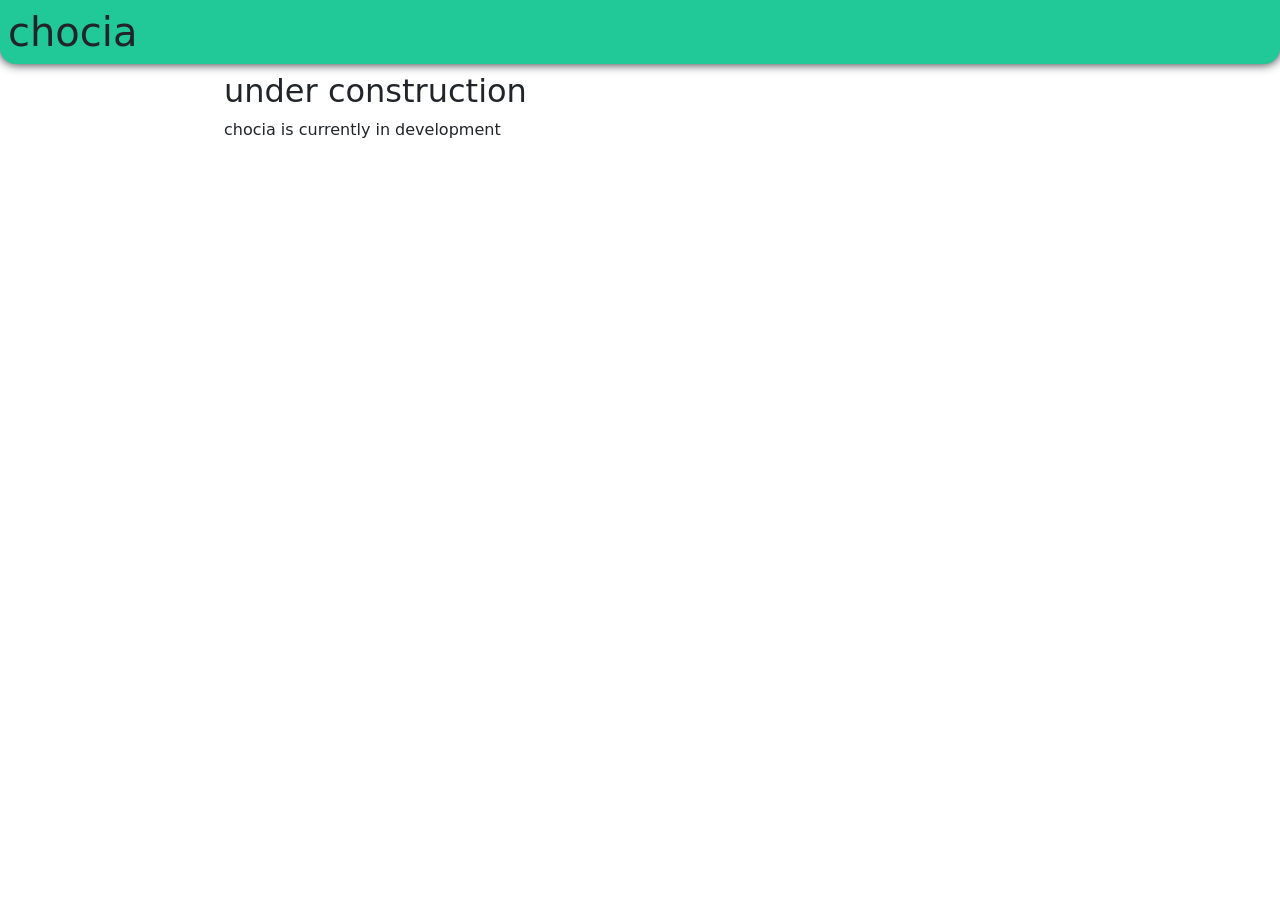
==== index.html @ ed61c89d "chocia: under construction page" ====
<!doctype html>
<html lang="en">
    <head>
        <meta charset="utf-8">
        <meta name="viewport" content="width=device-width, initial-scale=1">
        <title>chocia</title>
        <link href="style.css" rel="stylesheet">
        <link href="https://cdn.jsdelivr.net/npm/bootstrap@5.3.3/dist/css/bootstrap.min.css" rel="stylesheet" integrity="sha384-QWTKZyjpPEjISv5WaRU9OFeRpok6YctnYmDr5pNlyT2bRjXh0JMhjY6hW+ALEwIH" crossorigin="anonymous">
    </head>
    <body>
        <div class="header">
            <h1 class="logo">chocia</h1>
        </div>
        <main>
            <h2>under construction</h2>
            <p>chocia is currently in development</p>
        </main>
        <script src="https://cdn.jsdelivr.net/npm/bootstrap@5.3.3/dist/js/bootstrap.bundle.min.js" integrity="sha384-YvpcrYf0tY3lHB60NNkmXc5s9fDVZLESaAA55NDzOxhy9GkcIdslK1eN7N6jIeHz" crossorigin="anonymous"></script>
    </body>
</html>
---- style.css ----
main {
    width: 640pt;
    position: relative;
    left: 50%;
    transform: translate(-50%, 0);
    z-index: 0;
    padding-left: 8pt;
    padding-right: 8pt;
}

@media (max-width: 640pt) {
    main {
        width: 100%;
    }
}



.header {
    position: sticky;
    top: 0;
    background-color: var(--bs-teal);
    z-index: 1;
    box-shadow: 0 0 8pt 0 var(--bs-dark);
    border-bottom-left-radius: 12pt;
    border-bottom-right-radius: 12pt;
}


.logo {
    padding: 6pt;
}
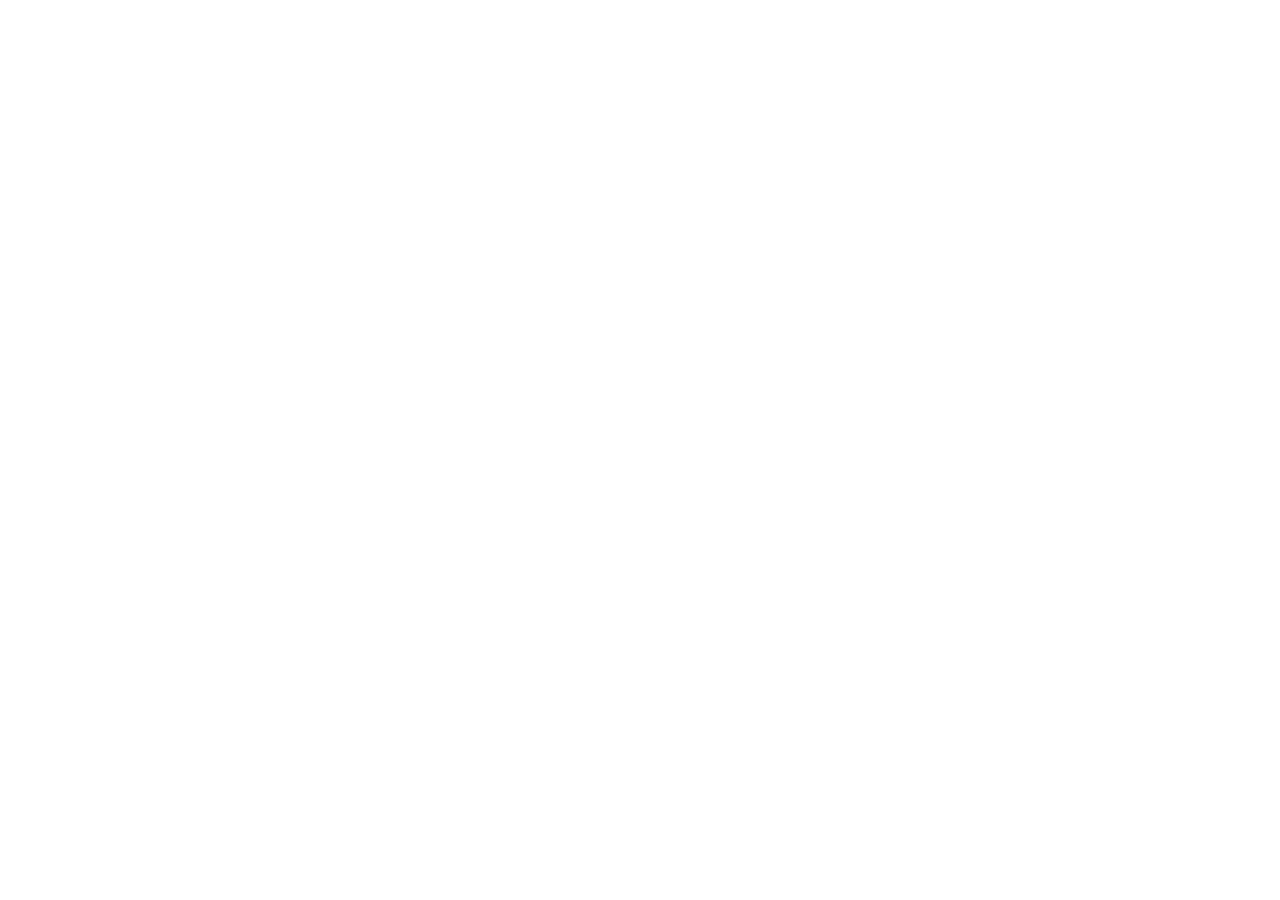
==== commit c1076050: "Add files via upload" ====
--- a/index.html
+++ b/index.html
@@ -1,20 +1,119 @@
-<!doctype html>
-<html lang="en">
-    <head>
-        <meta charset="utf-8">
-        <meta name="viewport" content="width=device-width, initial-scale=1">
-        <title>chocia</title>
-        <link href="style.css" rel="stylesheet">
-        <link href="https://cdn.jsdelivr.net/npm/bootstrap@5.3.3/dist/css/bootstrap.min.css" rel="stylesheet" integrity="sha384-QWTKZyjpPEjISv5WaRU9OFeRpok6YctnYmDr5pNlyT2bRjXh0JMhjY6hW+ALEwIH" crossorigin="anonymous">
-    </head>
-    <body>
-        <div class="header">
-            <h1 class="logo">chocia</h1>
-        </div>
-        <main>
-            <h2>under construction</h2>
-            <p>chocia is currently in development</p>
-        </main>
-        <script src="https://cdn.jsdelivr.net/npm/bootstrap@5.3.3/dist/js/bootstrap.bundle.min.js" integrity="sha384-YvpcrYf0tY3lHB60NNkmXc5s9fDVZLESaAA55NDzOxhy9GkcIdslK1eN7N6jIeHz" crossorigin="anonymous"></script>
-    </body>
-</html>
+<!DOCTYPE html>
+<html lang="en">
+
+    <!-- Custom PreHead code is injected here -->
+    
+
+    <head>
+        <meta http-equiv="X-UA-Compatible" content="IE=edge" />
+        <meta name="apple-mobile-web-app-capable" content="yes" />
+        <meta name ="viewport" content="width=device-width, initial-scale=1.0, maximum-scale=1.0, user-scalable=0" />
+        <meta name="apple-mobile-web-app-status-bar-style" content="black-translucent" />
+        <meta charset="utf-8"/>
+
+        <!-- Builtin injector for disabling cache -->
+        <meta http-equiv="pragma" content="no-cache"/>
+
+        <!-- Set the title bar of the page -->
+        <title>Created with GameMaker</title>
+
+        <!-- Custom PreStyle code is injected here -->
+        
+
+        <!-- Set the background colour of the document -->
+        <style>
+            body {
+                background: #0;
+                color: #cccccc;
+                margin: 0px;
+                padding: 0px;
+                border: 0px;
+            }
+
+            canvas {
+                image-rendering: optimizeSpeed;
+                -webkit-interpolation-mode: nearest-neighbor;
+                -ms-touch-action: none;
+                touch-action: none;
+                margin: 0px;
+                padding: 0px;
+                border: 0px;
+            }
+            :-webkit-full-screen #canvas {
+                width: 100%;
+                height: 100%;
+            }
+            :-webkit-full-screen {
+                width: 100%;
+                height: 100%;
+            }
+            
+            /* Custom Runner Styles */
+            div.gm4html5_div_class {
+                margin: 0px;
+                padding: 0px;
+                border: 0px;
+            }
+            div.gm4html5_login {
+                padding: 20px;
+                position: absolute;
+                border: solid 2px #000000;
+                background-color: #404040;
+                color:#00ff00;
+                border-radius: 15px;
+                box-shadow: #101010 20px 20px 40px;
+            }
+            div.gm4html5_cancel_button {
+                float: right;
+            }
+            div.gm4html5_login_button {
+                float: left;
+            }
+            div.gm4html5_login_header {
+                text-align: center;
+            }
+            /* END - Custom Runner Styles */
+            
+        </style>
+
+        <!-- Custom PostStyle code is injected here -->
+        
+
+        <!-- Builtin injector for injecting flurry analytics code -->
+        
+    </head>
+
+    <!-- Custom PostHead code is injected here -->
+    
+
+    <!-- Custom PreBody code is injected here -->
+    
+
+    <body>
+        <div class="gm4html5_div_class" id="gm4html5_div_id">
+            
+            <!-- Builtin injector for splash screen -->
+            
+
+            <!-- Create the canvas element the game draws to -->
+            <canvas id="canvas" width="1280" height="720" style="position: absolute; top: 50%; left: 50%; bottom: -50%; right: -50%; transform: translate(-50%, -50%);">
+                <p>Your browser doesn't support HTML5 canvas.</p>
+            </canvas>
+        </div>
+
+        <!-- Run the game code -->
+        <script type="text/javascript" src="html5game/rpg test.js?cachebust=10694966"></script>
+
+        <!-- Builtin injector for injecting runner path -->
+        
+
+        <script>window.onload = GameMaker_Init;</script>
+
+        <!-- Builtin injector for injecting google analytics code -->
+        
+
+    </body>
+
+    <!-- Custom PostBody code is injected here -->
+    
+</html>
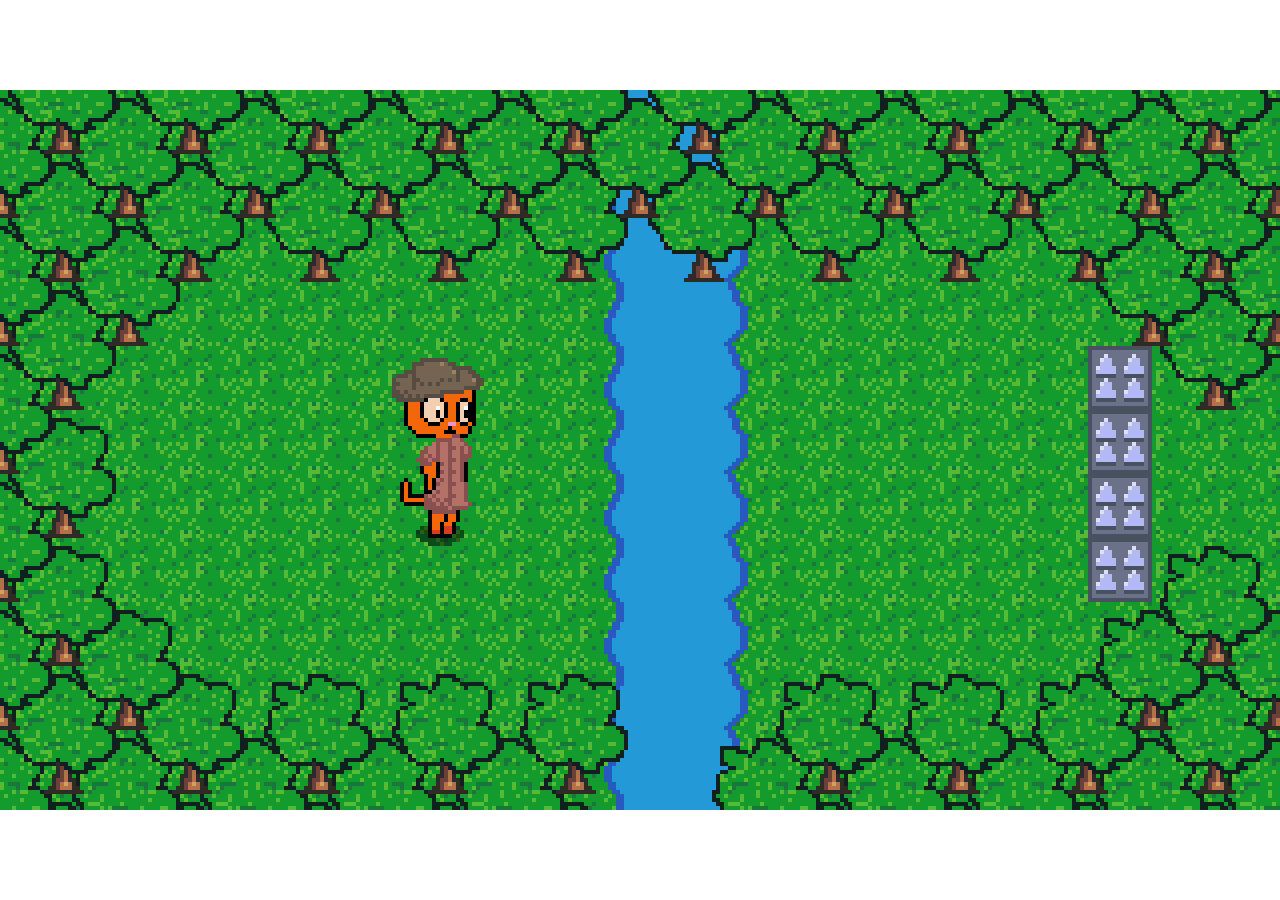
==== commit ef74c3b1: "MARMALADE: The Game" ====
--- a/index.html
+++ b/index.html
@@ -15,7 +15,7 @@
         <meta http-equiv="pragma" content="no-cache"/>
 
         <!-- Set the title bar of the page -->
-        <title>Created with GameMaker</title>
+        <title>MARMALADE: The Game</title>
 
         <!-- Custom PreStyle code is injected here -->
         
@@ -102,7 +102,7 @@
         </div>
 
         <!-- Run the game code -->
-        <script type="text/javascript" src="html5game/rpg test.js?cachebust=10694966"></script>
+        <script type="text/javascript" src="game/rpg test.js?cachebust=1214648426"></script>
 
         <!-- Builtin injector for injecting runner path -->
         
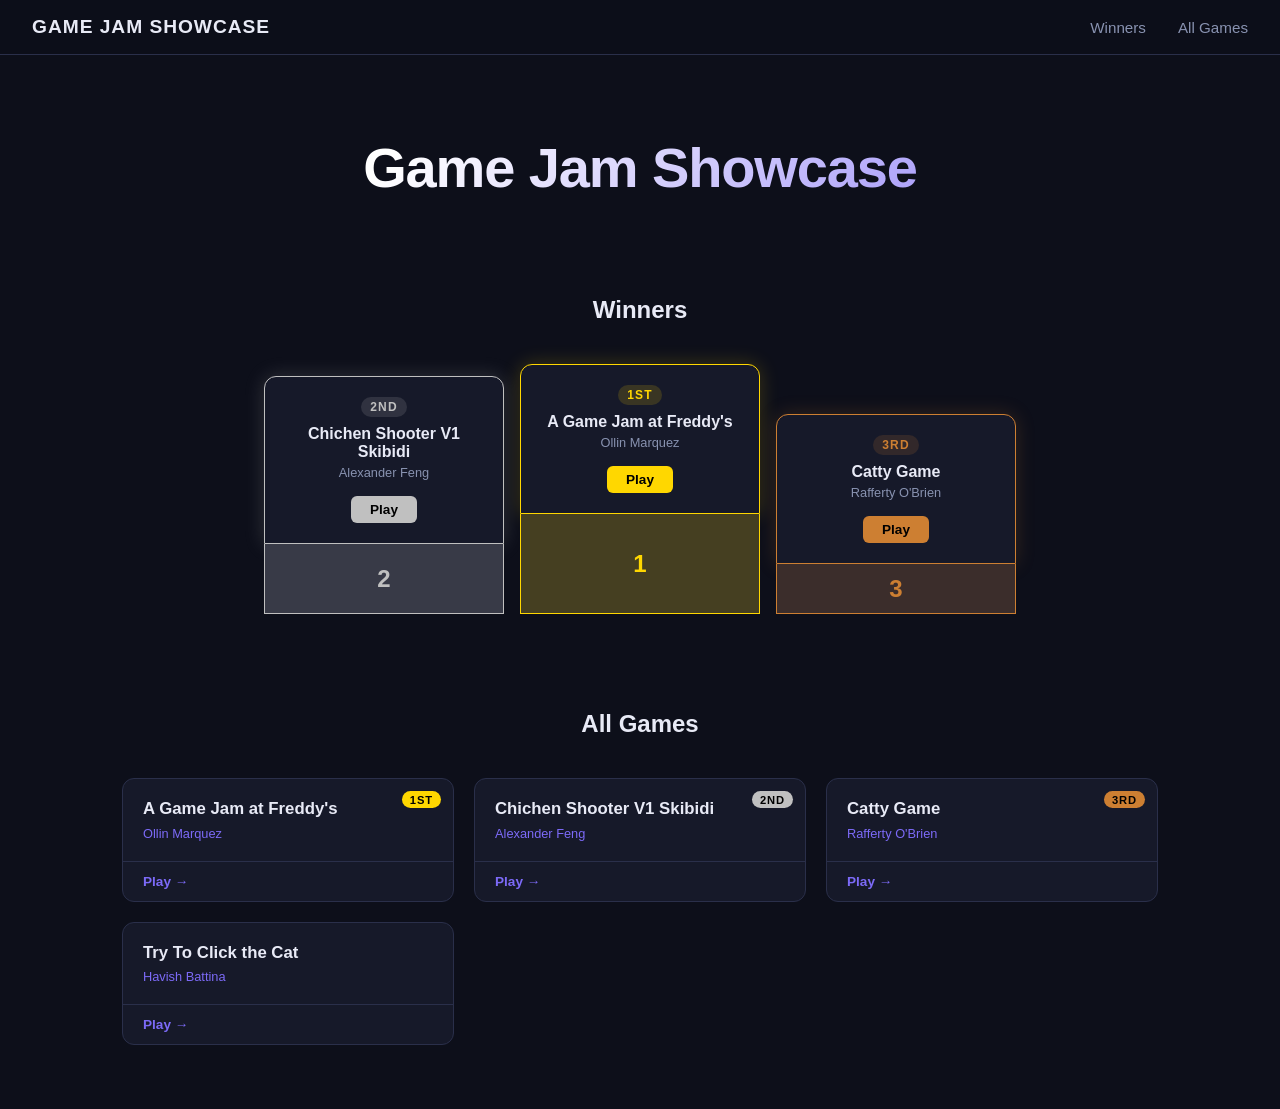
==== commit d7c3eae8: "update" ====
--- a/index.html
+++ b/index.html
@@ -1,119 +1,3 @@
-<!DOCTYPE html>
-<html lang="en">
-
-    <!-- Custom PreHead code is injected here -->
-    
-
-    <head>
-        <meta http-equiv="X-UA-Compatible" content="IE=edge" />
-        <meta name="apple-mobile-web-app-capable" content="yes" />
-        <meta name ="viewport" content="width=device-width, initial-scale=1.0, maximum-scale=1.0, user-scalable=0" />
-        <meta name="apple-mobile-web-app-status-bar-style" content="black-translucent" />
-        <meta charset="utf-8"/>
-
-        <!-- Builtin injector for disabling cache -->
-        <meta http-equiv="pragma" content="no-cache"/>
-
-        <!-- Set the title bar of the page -->
-        <title>MARMALADE: The Game</title>
-
-        <!-- Custom PreStyle code is injected here -->
-        
-
-        <!-- Set the background colour of the document -->
-        <style>
-            body {
-                background: #0;
-                color: #cccccc;
-                margin: 0px;
-                padding: 0px;
-                border: 0px;
-            }
-
-            canvas {
-                image-rendering: optimizeSpeed;
-                -webkit-interpolation-mode: nearest-neighbor;
-                -ms-touch-action: none;
-                touch-action: none;
-                margin: 0px;
-                padding: 0px;
-                border: 0px;
-            }
-            :-webkit-full-screen #canvas {
-                width: 100%;
-                height: 100%;
-            }
-            :-webkit-full-screen {
-                width: 100%;
-                height: 100%;
-            }
-            
-            /* Custom Runner Styles */
-            div.gm4html5_div_class {
-                margin: 0px;
-                padding: 0px;
-                border: 0px;
-            }
-            div.gm4html5_login {
-                padding: 20px;
-                position: absolute;
-                border: solid 2px #000000;
-                background-color: #404040;
-                color:#00ff00;
-                border-radius: 15px;
-                box-shadow: #101010 20px 20px 40px;
-            }
-            div.gm4html5_cancel_button {
-                float: right;
-            }
-            div.gm4html5_login_button {
-                float: left;
-            }
-            div.gm4html5_login_header {
-                text-align: center;
-            }
-            /* END - Custom Runner Styles */
-            
-        </style>
-
-        <!-- Custom PostStyle code is injected here -->
-        
-
-        <!-- Builtin injector for injecting flurry analytics code -->
-        
-    </head>
-
-    <!-- Custom PostHead code is injected here -->
-    
-
-    <!-- Custom PreBody code is injected here -->
-    
-
-    <body>
-        <div class="gm4html5_div_class" id="gm4html5_div_id">
-            
-            <!-- Builtin injector for splash screen -->
-            
-
-            <!-- Create the canvas element the game draws to -->
-            <canvas id="canvas" width="1280" height="720" style="position: absolute; top: 50%; left: 50%; bottom: -50%; right: -50%; transform: translate(-50%, -50%);">
-                <p>Your browser doesn't support HTML5 canvas.</p>
-            </canvas>
-        </div>
-
-        <!-- Run the game code -->
-        <script type="text/javascript" src="game/rpg test.js?cachebust=1214648426"></script>
-
-        <!-- Builtin injector for injecting runner path -->
-        
-
-        <script>window.onload = GameMaker_Init;</script>
-
-        <!-- Builtin injector for injecting google analytics code -->
-        
-
-    </body>
-
-    <!-- Custom PostBody code is injected here -->
-    
-</html>+<!DOCTYPE html><html lang="en"> <head><meta charset="UTF-8"><meta name="viewport" content="width=device-width, initial-scale=1.0"><meta name="description" content="Game Jam Showcase"><title>Game Jam Showcase</title><style>*,*:before,*:after{box-sizing:border-box;margin:0;padding:0}:root{--bg: #0d0f1a;--surface: #161929;--surface-hover: #1e2336;--border: #2a2f4a;--text: #e8eaf6;--text-muted: #8892b0;--gold: #ffd700;--silver: #c0c0c0;--bronze: #cd7f32;--accent: #7c6af7;--accent-glow: rgba(124, 106, 247, .25)}html{font-family:-apple-system,BlinkMacSystemFont,Segoe UI,Roboto,sans-serif;background:var(--bg);color:var(--text);min-height:100vh}body{display:flex;flex-direction:column;min-height:100vh}main{flex:1}a{color:var(--accent);text-decoration:none}a:hover{text-decoration:underline}nav{display:flex;align-items:center;justify-content:space-between;padding:1rem 2rem;border-bottom:1px solid var(--border);background:#0d0f1ad9;backdrop-filter:blur(10px);position:sticky;top:0;z-index:100}.nav-logo{font-size:1.2rem;font-weight:700;color:var(--text);text-decoration:none;letter-spacing:.05em;text-transform:uppercase}.nav-links{display:flex;gap:2rem}.nav-links a{color:var(--text-muted);font-size:.95rem;text-decoration:none;transition:color .2s}.nav-links a:hover{color:var(--text)}
+</style>
+<link rel="stylesheet" href="/_astro/index.B61szm_e.css"></head> <body> <nav> <a href="/" class="nav-logo">Game Jam Showcase</a> <div class="nav-links"> <a href="/">Winners</a> <a href="/games">All Games</a> </div> </nav> <main>  <section class="hero" data-astro-cid-j7pv25f6> <h1 data-astro-cid-j7pv25f6>Game Jam Showcase</h1> </section> <section class="podium-section" data-astro-cid-j7pv25f6> <h2 data-astro-cid-j7pv25f6>Winners</h2> <div class="podium" data-astro-cid-j7pv25f6> <div class="podium-slot" data-place="2" data-astro-cid-j7pv25f6> <div class="podium-card" style="--place-color: var(--silver)" data-astro-cid-j7pv25f6> <div class="place-badge" data-astro-cid-j7pv25f6>2nd</div> <div class="podium-info" data-astro-cid-j7pv25f6> <span class="podium-title" data-astro-cid-j7pv25f6>Chichen Shooter V1 Skibidi</span> <span class="podium-author" data-astro-cid-j7pv25f6>Alexander Feng</span> </div> <a href="/games/chicken-shooter-v1-skibidi" class="play-btn" data-astro-cid-j7pv25f6>Play</a> </div> <div class="podium-block" style="--place-color: var(--silver)" data-astro-cid-j7pv25f6> <span data-astro-cid-j7pv25f6>2</span> </div> </div><div class="podium-slot" data-place="1" data-astro-cid-j7pv25f6> <div class="podium-card" style="--place-color: var(--gold)" data-astro-cid-j7pv25f6> <div class="place-badge" data-astro-cid-j7pv25f6>1st</div> <div class="podium-info" data-astro-cid-j7pv25f6> <span class="podium-title" data-astro-cid-j7pv25f6>A Game Jam at Freddy&#39;s</span> <span class="podium-author" data-astro-cid-j7pv25f6>Ollin Marquez</span> </div> <a href="/games/a-game-jam-at-freddys" class="play-btn" data-astro-cid-j7pv25f6>Play</a> </div> <div class="podium-block" style="--place-color: var(--gold)" data-astro-cid-j7pv25f6> <span data-astro-cid-j7pv25f6>1</span> </div> </div><div class="podium-slot" data-place="3" data-astro-cid-j7pv25f6> <div class="podium-card" style="--place-color: var(--bronze)" data-astro-cid-j7pv25f6> <div class="place-badge" data-astro-cid-j7pv25f6>3rd</div> <div class="podium-info" data-astro-cid-j7pv25f6> <span class="podium-title" data-astro-cid-j7pv25f6>Catty Game</span> <span class="podium-author" data-astro-cid-j7pv25f6>Rafferty O&#39;Brien</span> </div> <a href="/games/catty-game" class="play-btn" data-astro-cid-j7pv25f6>Play</a> </div> <div class="podium-block" style="--place-color: var(--bronze)" data-astro-cid-j7pv25f6> <span data-astro-cid-j7pv25f6>3</span> </div> </div> </div> </section> <section class="games-section" data-astro-cid-j7pv25f6> <h2 data-astro-cid-j7pv25f6>All Games</h2> <div class="games-grid" data-astro-cid-j7pv25f6> <a href="/games/a-game-jam-at-freddys" class="game-card" data-astro-cid-j7pv25f6> <div class="card-badge" style="background: var(--gold)" data-astro-cid-j7pv25f6> 1st </div> <div class="card-body" data-astro-cid-j7pv25f6> <h3 data-astro-cid-j7pv25f6>A Game Jam at Freddy&#39;s</h3> <p class="card-author" data-astro-cid-j7pv25f6>Ollin Marquez</p> </div> <div class="card-footer" data-astro-cid-j7pv25f6>Play →</div> </a><a href="/games/chicken-shooter-v1-skibidi" class="game-card" data-astro-cid-j7pv25f6> <div class="card-badge" style="background: var(--silver)" data-astro-cid-j7pv25f6> 2nd </div> <div class="card-body" data-astro-cid-j7pv25f6> <h3 data-astro-cid-j7pv25f6>Chichen Shooter V1 Skibidi</h3> <p class="card-author" data-astro-cid-j7pv25f6>Alexander Feng</p> </div> <div class="card-footer" data-astro-cid-j7pv25f6>Play →</div> </a><a href="/games/catty-game" class="game-card" data-astro-cid-j7pv25f6> <div class="card-badge" style="background: var(--bronze)" data-astro-cid-j7pv25f6> 3rd </div> <div class="card-body" data-astro-cid-j7pv25f6> <h3 data-astro-cid-j7pv25f6>Catty Game</h3> <p class="card-author" data-astro-cid-j7pv25f6>Rafferty O&#39;Brien</p> </div> <div class="card-footer" data-astro-cid-j7pv25f6>Play →</div> </a><a href="/games/try-to-click-the-cat" class="game-card" data-astro-cid-j7pv25f6>  <div class="card-body" data-astro-cid-j7pv25f6> <h3 data-astro-cid-j7pv25f6>Try To Click the Cat</h3> <p class="card-author" data-astro-cid-j7pv25f6>Havish Battina</p> </div> <div class="card-footer" data-astro-cid-j7pv25f6>Play →</div> </a> </div> </section>  </main></body></html>
--- a/_astro/index.B61szm_e.css
+++ b/_astro/index.B61szm_e.css
@@ -0,0 +1 @@
+.hero[data-astro-cid-j7pv25f6]{text-align:center;padding:5rem 2rem 3rem}.jam-tag[data-astro-cid-j7pv25f6]{font-size:.8rem;text-transform:uppercase;letter-spacing:.15em;color:var(--accent);margin-bottom:.75rem}h1[data-astro-cid-j7pv25f6]{font-size:clamp(2rem,5vw,3.5rem);font-weight:800;letter-spacing:-.02em;background:linear-gradient(135deg,#fff 30%,var(--accent));-webkit-background-clip:text;-webkit-text-fill-color:transparent;background-clip:text;margin-bottom:1rem}.tagline[data-astro-cid-j7pv25f6]{color:var(--text-muted);font-size:1.1rem}h2[data-astro-cid-j7pv25f6]{font-size:1.5rem;font-weight:700;text-align:center;margin-bottom:2.5rem;color:var(--text)}.podium-section[data-astro-cid-j7pv25f6]{padding:2rem 2rem 4rem;max-width:860px;margin:0 auto}.podium[data-astro-cid-j7pv25f6]{display:flex;align-items:flex-end;justify-content:center;gap:1rem}.podium-slot[data-astro-cid-j7pv25f6]{display:flex;flex-direction:column;align-items:center;flex:1;max-width:240px}.podium-card[data-astro-cid-j7pv25f6]{width:100%;background:var(--surface);border:1px solid var(--place-color);border-radius:12px 12px 0 0;padding:1.25rem;display:flex;flex-direction:column;align-items:center;gap:.5rem;box-shadow:0 0 20px color-mix(in srgb,var(--place-color) 20%,transparent);text-align:center}.place-badge[data-astro-cid-j7pv25f6]{font-size:.75rem;font-weight:700;text-transform:uppercase;letter-spacing:.1em;color:var(--place-color);background:color-mix(in srgb,var(--place-color) 15%,transparent);padding:.2rem .6rem;border-radius:999px}.podium-info[data-astro-cid-j7pv25f6]{display:flex;flex-direction:column;gap:.2rem}.podium-title[data-astro-cid-j7pv25f6]{font-weight:700;font-size:1rem;color:var(--text)}.podium-author[data-astro-cid-j7pv25f6]{font-size:.8rem;color:var(--text-muted)}.play-btn[data-astro-cid-j7pv25f6]{margin-top:.5rem;padding:.4rem 1.2rem;border-radius:6px;background:var(--place-color);color:#000;font-weight:700;font-size:.85rem;text-decoration:none;transition:opacity .15s}.play-btn[data-astro-cid-j7pv25f6]:hover{opacity:.85;text-decoration:none}.podium-block[data-astro-cid-j7pv25f6]{width:100%;display:flex;align-items:center;justify-content:center;background:color-mix(in srgb,var(--place-color) 20%,var(--surface));border:1px solid var(--place-color);border-top:none;font-size:1.5rem;font-weight:900;color:var(--place-color)}.podium-slot[data-astro-cid-j7pv25f6][data-place="1"] .podium-block[data-astro-cid-j7pv25f6]{height:100px}.podium-slot[data-astro-cid-j7pv25f6][data-place="2"] .podium-block[data-astro-cid-j7pv25f6]{height:70px}.podium-slot[data-astro-cid-j7pv25f6][data-place="3"] .podium-block[data-astro-cid-j7pv25f6]{height:50px}.games-section[data-astro-cid-j7pv25f6]{padding:2rem 2rem 4rem;max-width:1100px;margin:0 auto}.games-grid[data-astro-cid-j7pv25f6]{display:grid;grid-template-columns:repeat(auto-fill,minmax(280px,1fr));gap:1.25rem}.game-card[data-astro-cid-j7pv25f6]{position:relative;background:var(--surface);border:1px solid var(--border);border-radius:12px;overflow:hidden;display:flex;flex-direction:column;text-decoration:none;color:var(--text);transition:border-color .2s,transform .15s,box-shadow .2s}.game-card[data-astro-cid-j7pv25f6]:hover{border-color:var(--accent);transform:translateY(-3px);box-shadow:0 8px 24px var(--accent-glow);text-decoration:none}.card-badge[data-astro-cid-j7pv25f6]{position:absolute;top:.75rem;right:.75rem;font-size:.7rem;font-weight:700;text-transform:uppercase;letter-spacing:.08em;color:#000;padding:.15rem .5rem;border-radius:999px}.card-body[data-astro-cid-j7pv25f6]{padding:1.25rem;flex:1;display:flex;flex-direction:column;gap:.4rem}.card-body[data-astro-cid-j7pv25f6] h3[data-astro-cid-j7pv25f6]{font-size:1.05rem;font-weight:700}.card-author[data-astro-cid-j7pv25f6]{font-size:.8rem;color:var(--accent)}.card-desc[data-astro-cid-j7pv25f6]{font-size:.875rem;color:var(--text-muted);line-height:1.5;margin-top:.25rem}.card-footer[data-astro-cid-j7pv25f6]{padding:.75rem 1.25rem;border-top:1px solid var(--border);font-size:.85rem;font-weight:600;color:var(--accent)}@media(max-width:600px){.podium[data-astro-cid-j7pv25f6]{gap:.5rem}.podium-slot[data-astro-cid-j7pv25f6]{max-width:none}.podium-card[data-astro-cid-j7pv25f6]{padding:.75rem}.podium-title[data-astro-cid-j7pv25f6]{font-size:.875rem}}
